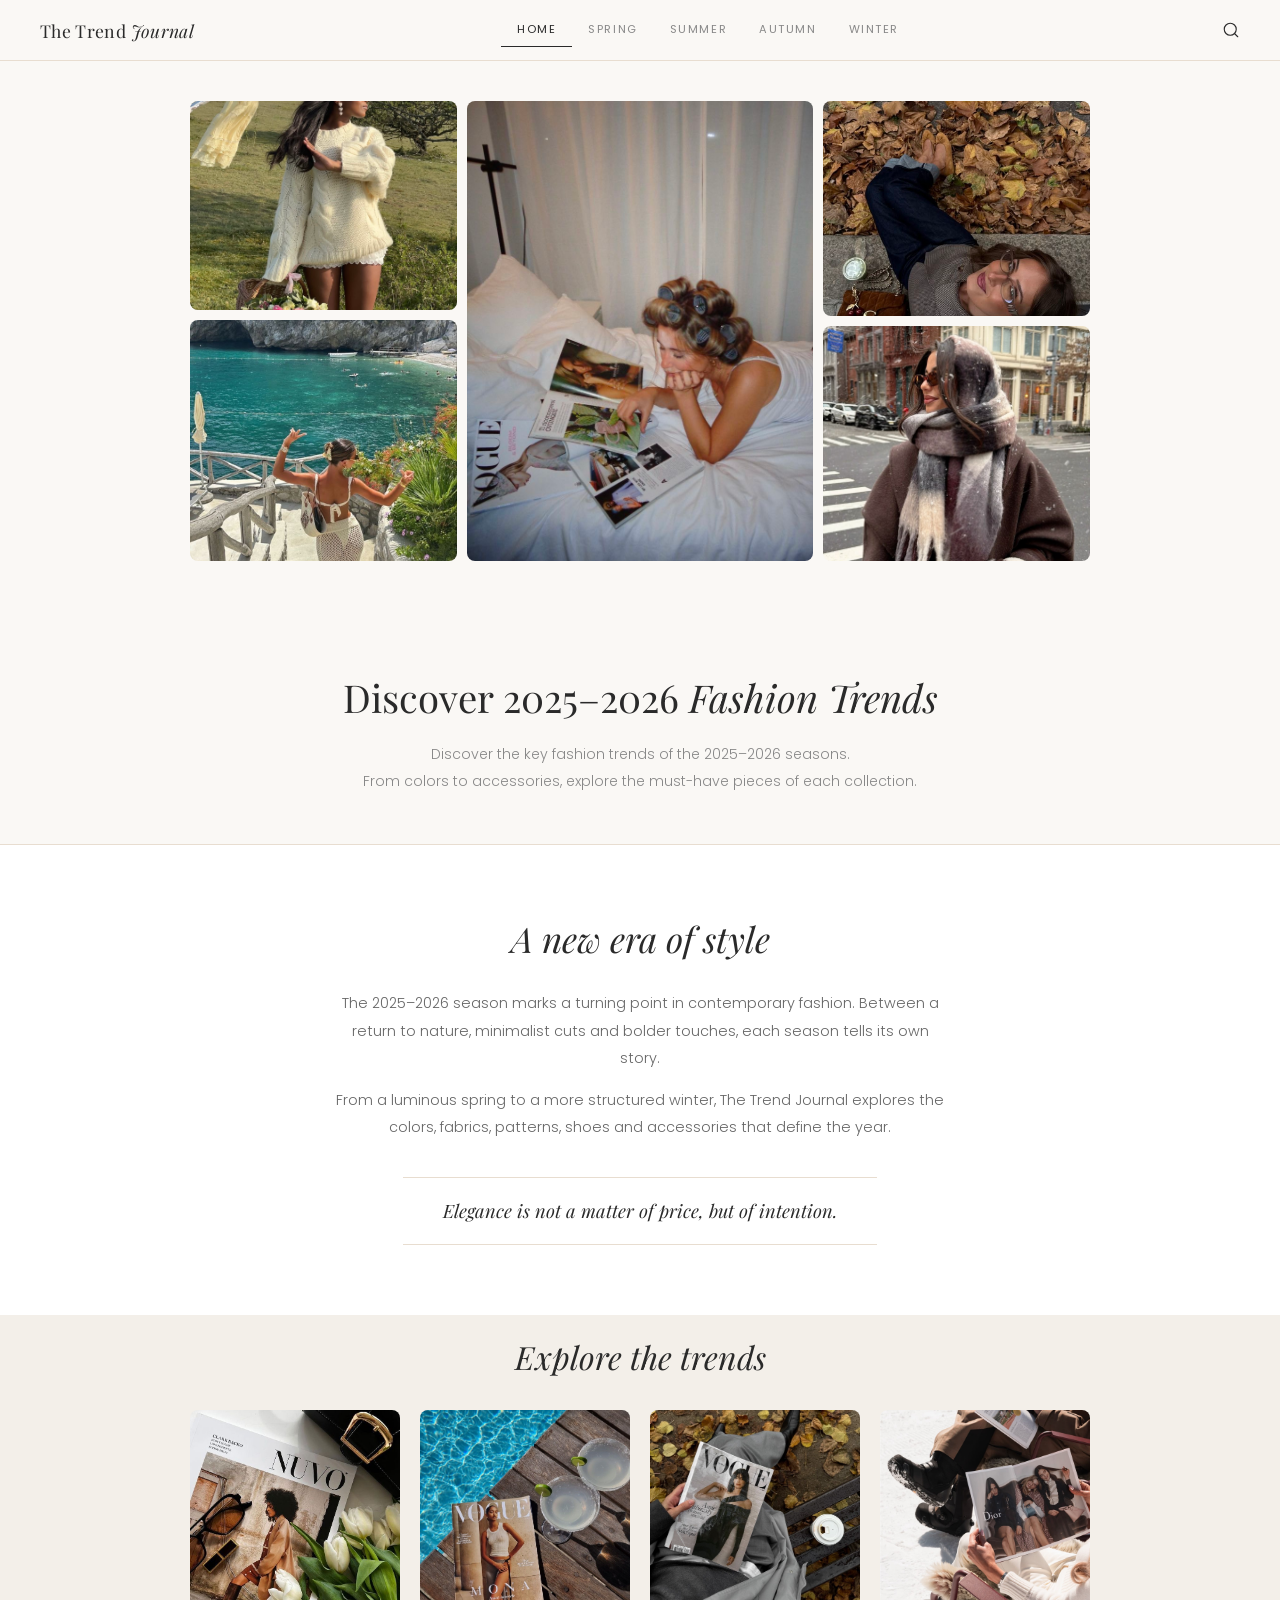
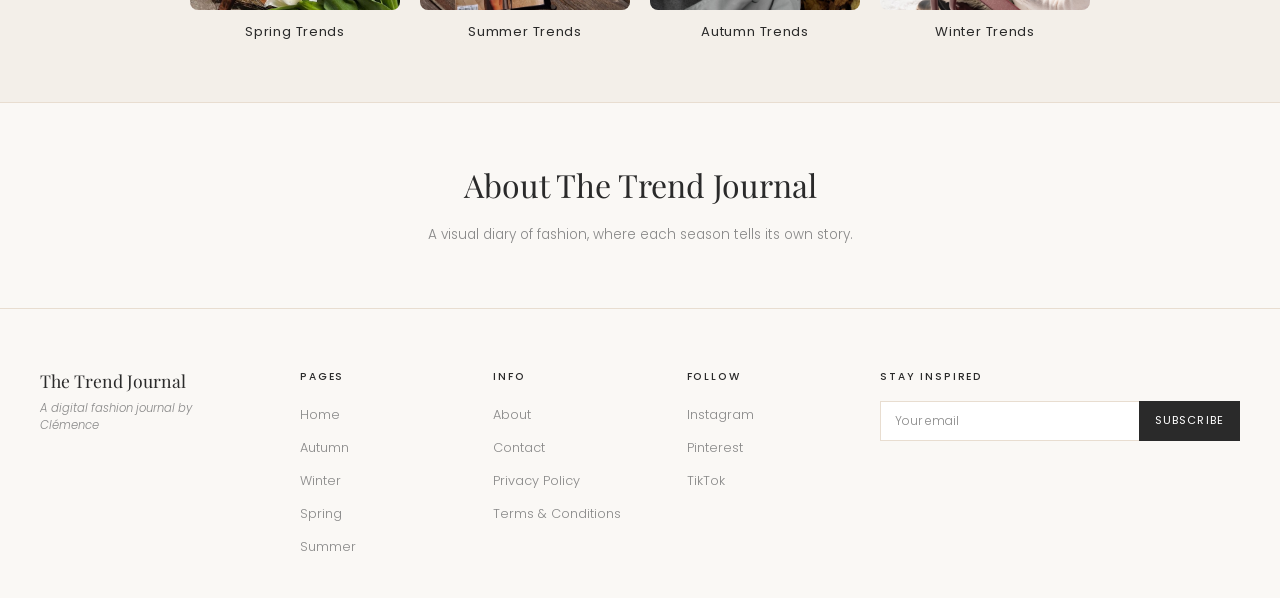
==== index.html @ e370c185 "Add files via upload" ====
<!DOCTYPE html>
<html lang="en">
<head>
  <meta charset="UTF-8" />
  <meta name="viewport" content="width=device-width, initial-scale=1.0" />
  <title>The Trend Journal — 2025·2026</title>
  <link rel="stylesheet" href="style.css" />
  <link href="https://fonts.googleapis.com/css2?family=Playfair+Display:ital,wght@0,400;0,600;0,700;1,400;1,600&family=Poppins:wght@300;400;500&display=swap" rel="stylesheet" />
</head>
<body class="home-page">

  <!-- ========== HEADER ========== -->
  <header class="site-header">
    <div class="site-header-inner">
      <a href="index.html" class="site-logo">The Trend <em>Journal</em></a>
      <nav>
        <ul class="nav-links">
          <li><a href="index.html" class="active">Home</a></li>
          <li><a href="spring.html">Spring</a></li>
          <li><a href="summer.html">Summer</a></li>
          <li><a href="autumn.html">Autumn</a></li>
          <li><a href="winter.html">Winter</a></li>
        </ul>
      </nav>
      <span class="search-icon" aria-hidden="true">
        <svg width="18" height="18" viewBox="0 0 24 24" fill="none" stroke="currentColor" stroke-width="1.5" stroke-linecap="round" stroke-linejoin="round">
          <circle cx="11" cy="11" r="8"/><line x1="21" y1="21" x2="16.65" y2="16.65"/>
        </svg>
      </span>
    </div>
  </header>

  <main>

    <!-- ========== MOODBOARD ========== -->
    <section class="section-moodboard">
      <div class="moodboard-grid">
        <div class="col-side col-left">
          <div class="mb-item"><img src="images/style1.JPG" alt="Style 1" /></div>
          <div class="mb-item"><img src="images/style2.JPG" alt="Style 2" /></div>
        </div>
        <div class="col-center">
          <div class="mb-item mb-center"><img src="images/lookcentral.JPG" alt="Look central" /></div>
        </div>
        <div class="col-side col-right">
          <div class="mb-item"><img src="images/style3.JPG" alt="Style 3" /></div>
          <div class="mb-item"><img src="images/style4.JPG" alt="Style 4" /></div>
        </div>
      </div>
    </section>

    <!-- ========== INTRODUCTION ========== -->
    <section class="section-intro">
      <h2 class="intro-title">Discover 2025–2026 <em>Fashion Trends</em></h2>
      <p class="intro-text">
        Discover the key fashion trends of the 2025–2026 seasons.<br />
        From colors to accessories, explore the must-have pieces of each collection.
      </p>
    </section>

    <!-- ========== ÈRE DE STYLE ========== -->
    <section class="section-era">
      <h2 class="era-title">A new era of style</h2>
      <div class="era-body">
        <p>The 2025–2026 season marks a turning point in contemporary fashion. Between a return to nature, minimalist cuts and bolder touches, each season tells its own story.</p>
        <p>From a luminous spring to a more structured winter, The Trend Journal explores the colors, fabrics, patterns, shoes and accessories that define the year.</p>
      </div>
      <blockquote class="era-quote">
        Elegance is not a matter of price, but of intention.
      </blockquote>
    </section>

    <!-- ========== APERÇU SAISONS ========== -->
    <section class="section-seasons">
      <h2 class="seasons-title">Explore the trends</h2>
      <div class="seasons-grid">
        <a href="spring.html" class="season-card">
          <div class="season-img"><img src="images/spring.JPG" alt="Spring" /></div>
          <p class="season-label">Spring Trends</p>
        </a>
        <a href="summer.html" class="season-card">
          <div class="season-img"><img src="images/summer.JPG" alt="Summer" /></div>
          <p class="season-label">Summer Trends</p>
        </a>
        <a href="autumn.html" class="season-card">
          <div class="season-img"><img src="images/autumn.JPG" alt="Autumn" /></div>
          <p class="season-label">Autumn Trends</p>
        </a>
        <a href="winter.html" class="season-card">
          <div class="season-img"><img src="images/winter.JPG" alt="Winter" /></div>
          <p class="season-label">Winter Trends</p>
        </a>
      </div>
    </section>

    <!-- ========== ABOUT ========== -->
    <section class="section-about">
      <h2 class="about-title">About The Trend Journal</h2>
      <p class="about-text">A visual diary of fashion, where each season tells its own story.</p>
    </section>

  </main>

  <!-- ========== FOOTER COMMUN ========== -->
  <footer class="site-footer">
    <div class="site-footer-inner">
      <div class="footer-logo-col">
        <p class="footer-brand">The Trend Journal</p>
        <p class="footer-tagline">A digital fashion journal by Clémence</p>
      </div>
      <div class="footer-cols">
        <div class="footer-col">
          <p class="footer-col-title">Pages</p>
          <ul>
            <li><a href="index.html">Home</a></li>
            <li><a href="autumn.html">Autumn</a></li>
            <li><a href="winter.html">Winter</a></li>
            <li><a href="spring.html">Spring</a></li>
            <li><a href="summer.html">Summer</a></li>
          </ul>
        </div>
        <div class="footer-col">
          <p class="footer-col-title">Info</p>
          <ul>
            <li><a href="about.html">About</a></li>
            <li><a href="#">Contact</a></li>
            <li><a href="#">Privacy Policy</a></li>
            <li><a href="#">Terms &amp; Conditions</a></li>
          </ul>
        </div>
        <div class="footer-col">
          <p class="footer-col-title">Follow</p>
          <ul>
            <li><a href="#">Instagram</a></li>
            <li><a href="#">Pinterest</a></li>
            <li><a href="#">TikTok</a></li>
          </ul>
        </div>
        <div class="footer-col">
          <p class="footer-col-title">Stay Inspired</p>
          <div class="subscribe-row">
            <input type="email" placeholder="Your email" class="subscribe-input" />
            <button class="subscribe-btn">Subscribe</button>
          </div>
        </div>
      </div>
    </div>
  </footer>

</body>
</html>
---- style.css ----
/* ============================================================
   THE TREND JOURNAL — style.css
   ============================================================
   SOMMAIRE
   1. GLOBAL           — reset, variables, base
   2. HEADER           — navigation commune
   3. FOOTER           — footer commun
   4. HOME PAGE ONLY   — styles spécifiques à index.html
   5. AUTUMN PAGE ONLY — styles spécifiques à autumn.html
   6. WINTER PAGE ONLY — styles spécifiques à winter.html
   7. SPRING PAGE ONLY — styles spécifiques à spring.html
   8. SUMMER PAGE ONLY — styles spécifiques à summer.html
   9. RESPONSIVE       — media queries
   ============================================================ */

@import url('https://fonts.googleapis.com/css2?family=Playfair+Display:ital,wght@0,400;0,600;0,700;1,400;1,600&family=Poppins:wght@300;400;500&display=swap');


/* ============================================================
   1. GLOBAL
   ============================================================ */

:root {
  --bg:        #F3EFE9;
  --white:     #FFFFFF;
  --off-white: #FAF8F5;
  --beige:     #E8DDD0;
  --dark:      #2A2A2A;
  --grey:      #888888;
  --font-display: 'Playfair Display', Georgia, serif;
  --font-body:    'Poppins', sans-serif;
  --radius: 8px;
}

*, *::before, *::after {
  margin: 0;
  padding: 0;
  box-sizing: border-box;
}

body {
  background-color: var(--bg);
  color: var(--dark);
  font-family: var(--font-body);
  font-weight: 300;
}

img {
  display: block;
  width: 100%;
  height: 100%;
  object-fit: cover;
}

a  { text-decoration: none; color: inherit; }
ul { list-style: none; }


/* ============================================================
   2. HEADER  (commun à toutes les pages)
   ============================================================ */

.site-header {
  background-color: var(--off-white);
  border-bottom: 1px solid var(--beige);
  padding: 0 40px;
  position: sticky;
  top: 0;
  z-index: 100;
}

.site-header-inner {
  display: flex;
  align-items: center;
  justify-content: space-between;
  height: 60px;
  max-width: 1200px;
  margin: 0 auto;
}

.site-logo {
  font-family: var(--font-display);
  font-size: 1.1rem;
  font-weight: 400;
  color: var(--dark);
  letter-spacing: 0.02em;
  white-space: nowrap;
}

.site-logo em {
  font-style: italic;
  font-weight: 400;
}

.nav-links {
  display: flex;
  list-style: none;
  gap: 0;
}

.nav-links li a {
  display: inline-block;
  padding: 8px 16px;
  font-family: var(--font-body);
  font-size: 0.7rem;
  font-weight: 400;
  letter-spacing: 0.14em;
  text-transform: uppercase;
  color: var(--grey);
  transition: color 0.2s;
}

.nav-links li a:hover  { color: var(--dark); }

.nav-links li a.active {
  color: var(--dark);
  border-bottom: 1.5px solid var(--dark);
}

.search-icon {
  color: var(--dark);
  cursor: default;
  display: flex;
  align-items: center;
}


/* ============================================================
   3. FOOTER  (commun à toutes les pages)
   ============================================================ */

.site-footer {
  background-color: var(--off-white);
  border-top: 1px solid var(--beige);
  padding: 60px 40px 40px;
}

.site-footer-inner {
  display: grid;
  grid-template-columns: 200px 1fr;
  gap: 60px;
  max-width: 1200px;
  margin: 0 auto;
}

.footer-brand {
  font-family: var(--font-display);
  font-size: 1.1rem;
  font-weight: 400;
  color: var(--dark);
  margin-bottom: 8px;
}

.footer-tagline {
  font-family: var(--font-body);
  font-size: 0.72rem;
  font-weight: 300;
  font-style: italic;
  color: var(--grey);
}

.footer-cols {
  display: grid;
  grid-template-columns: repeat(4, 1fr);
  gap: 30px;
}

.footer-col-title {
  font-family: var(--font-body);
  font-size: 0.65rem;
  font-weight: 500;
  letter-spacing: 0.18em;
  text-transform: uppercase;
  color: var(--dark);
  margin-bottom: 16px;
}

.footer-col ul {
  display: flex;
  flex-direction: column;
  gap: 8px;
}

.footer-col ul li a {
  font-family: var(--font-body);
  font-size: 0.8rem;
  font-weight: 300;
  color: var(--grey);
  transition: color 0.2s;
}

.footer-col ul li a:hover { color: var(--dark); }

.subscribe-row { display: flex; }

.subscribe-input {
  flex: 1;
  padding: 10px 14px;
  border: 1px solid var(--beige);
  border-right: none;
  background: var(--white);
  font-family: var(--font-body);
  font-size: 0.75rem;
  font-weight: 300;
  color: var(--dark);
  outline: none;
}

.subscribe-input::placeholder { color: var(--grey); }

.subscribe-btn {
  padding: 10px 16px;
  background: var(--dark);
  color: #fff;
  border: none;
  font-family: var(--font-body);
  font-size: 0.7rem;
  font-weight: 400;
  letter-spacing: 0.1em;
  text-transform: uppercase;
  cursor: pointer;
  transition: opacity 0.2s;
}

.subscribe-btn:hover { opacity: 0.75; }


/* ============================================================
   4. HOME PAGE ONLY   (body.home-page)
   ============================================================ */

.home-page .section-moodboard {
  background-color: var(--off-white);
  padding: 40px 40px 50px;
}

.home-page .moodboard-grid {
  display: flex;
  gap: 10px;
  align-items: stretch;
  max-width: 900px;
  margin: 0 auto;
}

.home-page .col-side {
  display: flex;
  flex-direction: column;
  gap: 10px;
  flex: 1;
  height: 460px;
}

.home-page .col-center { flex: 1.3; }

.home-page .mb-item {
  overflow: hidden;
  border-radius: var(--radius);
  flex-grow: 1;
}

.home-page .mb-center {
  height: 460px;
  border-radius: var(--radius);
  overflow: hidden;
}

.home-page .mb-item img,
.home-page .mb-center img {
  transition: transform 0.5s ease;
}

.home-page .mb-item:hover img,
.home-page .mb-center:hover img {
  transform: scale(1.04);
}

.home-page .section-intro {
  text-align: center;
  padding: 60px 30px 50px;
  background-color: var(--off-white);
}

.home-page .intro-title {
  font-family: var(--font-display);
  font-size: clamp(1.5rem, 3vw, 2.4rem);
  font-weight: 400;
  color: var(--dark);
  margin-bottom: 18px;
}

.home-page .intro-title em {
  font-style: italic;
  font-weight: 300;
}

.home-page .intro-text {
  font-family: var(--font-body);
  font-size: 0.88rem;
  font-weight: 300;
  color: var(--grey);
  line-height: 1.9;
}

.home-page .section-era {
  background-color: var(--white);
  padding: 70px 30px;
  text-align: center;
  border-top: 1px solid var(--beige);
}

.home-page .era-title {
  font-family: var(--font-display);
  font-size: clamp(1.5rem, 3vw, 2.2rem);
  font-weight: 400;
  font-style: italic;
  color: var(--dark);
  margin-bottom: 28px;
}

.home-page .era-body {
  max-width: 620px;
  margin: 0 auto 36px;
}

.home-page .era-body p {
  font-family: var(--font-body);
  font-size: 0.9rem;
  font-weight: 300;
  color: #666;
  line-height: 1.9;
  margin-bottom: 14px;
}

.home-page .era-quote {
  display: inline-block;
  font-family: var(--font-display);
  font-size: clamp(0.95rem, 1.8vw, 1.15rem);
  font-style: italic;
  font-weight: 300;
  color: var(--dark);
  border-top: 1px solid var(--beige);
  border-bottom: 1px solid var(--beige);
  padding: 18px 40px;
  max-width: 520px;
  line-height: 1.6;
}

.home-page .section-seasons {
  background-color: var(--bg);
  padding: 20px 40px 60px;
}

.home-page .seasons-title {
  font-family: var(--font-display);
  font-size: clamp(1.4rem, 2.5vw, 2rem);
  font-weight: 400;
  font-style: italic;
  color: var(--dark);
  text-align: center;
  margin-bottom: 32px;
}

.home-page .seasons-grid {
  display: flex;
  gap: 20px;
  max-width: 900px;
  margin: 0 auto;
}

.home-page .season-card {
  flex: 1;
  display: flex;
  flex-direction: column;
  align-items: center;
  gap: 12px;
  cursor: pointer;
}

.home-page .season-img {
  width: 100%;
  height: 200px;
  overflow: hidden;
  border-radius: var(--radius);
}

.home-page .season-img img { transition: transform 0.5s ease; }

.home-page .season-card:hover .season-img img { transform: scale(1.05); }

.home-page .season-label {
  font-family: var(--font-body);
  font-size: 0.82rem;
  font-weight: 400;
  letter-spacing: 0.05em;
  color: var(--dark);
  text-align: center;
}

.home-page .section-about {
  background-color: var(--off-white);
  text-align: center;
  padding: 60px 30px;
  border-top: 1px solid var(--beige);
}

.home-page .about-title {
  font-family: var(--font-display);
  font-size: clamp(1.4rem, 2.5vw, 2rem);
  font-weight: 400;
  color: var(--dark);
  margin-bottom: 16px;
}

.home-page .about-text {
  font-family: var(--font-body);
  font-size: 0.85rem;
  font-weight: 300;
  color: var(--grey);
  line-height: 1.9;
}


/* ============================================================
   5. AUTUMN PAGE ONLY   (body.autumn-page)
   ============================================================ */

.autumn-page .autumn-hero { padding: 40px 40px 0; }

.autumn-page .autumn-hero-img {
  position: relative;
  width: 100%;
  height: 480px;
  border-radius: 10px;
  overflow: hidden;
  max-width: 1200px;
  margin: 0 auto;
}

.autumn-page .autumn-hero-img img {
  width: 100%;
  height: 100%;
  object-fit: cover;
  display: block;
}

.autumn-page .autumn-hero-overlay {
  position: absolute;
  inset: 0;
  background: linear-gradient(to top, rgba(0,0,0,0.55) 0%, rgba(0,0,0,0.15) 50%, transparent 100%);
  display: flex;
  flex-direction: column;
  align-items: center;
  justify-content: center;
  text-align: center;
  padding: 40px;
}

.autumn-page .autumn-hero-title {
  font-family: var(--font-display);
  font-size: clamp(60px, 10vw, 110px);
  font-weight: 700;
  letter-spacing: 0.06em;
  color: #fff;
  line-height: 1;
  margin-bottom: 14px;
}

.autumn-page .autumn-hero-year {
  font-family: var(--font-body);
  font-size: clamp(0.9rem, 2vw, 1.2rem);
  font-weight: 300;
  letter-spacing: 0.35em;
  color: #fff;
  margin-bottom: 16px;
}

.autumn-page .autumn-hero-desc {
  font-family: var(--font-display);
  font-size: clamp(0.95rem, 1.6vw, 1.1rem);
  font-style: italic;
  color: rgba(255,255,255,0.9);
  line-height: 1.7;
}

.autumn-page .trend-section {
  padding: 100px 40px;
  max-width: 1200px;
  margin: 0 auto;
  border-bottom: 1px solid var(--beige);
}

.autumn-page .trend-layout {
  display: grid;
  grid-template-columns: 340px 1fr;
  gap: 60px;
  align-items: start;
}

.autumn-page .trend-text-col { padding-top: 10px; }

.autumn-page .trend-number {
  font-family: var(--font-body);
  font-size: 0.75rem;
  font-weight: 300;
  color: var(--grey);
  letter-spacing: 0.1em;
  display: block;
  margin-bottom: 18px;
}

.autumn-page .trend-title {
  font-family: var(--font-display);
  font-size: clamp(32px, 4vw, 52px);
  font-weight: 700;
  color: var(--dark);
  line-height: 1.05;
  text-transform: uppercase;
  margin-bottom: 20px;
}

.autumn-page .trend-divider {
  width: 40px;
  height: 1.5px;
  background-color: var(--dark);
  margin-bottom: 22px;
}

.autumn-page .trend-desc {
  font-family: var(--font-body);
  font-size: 0.9rem;
  font-weight: 300;
  color: #555;
  line-height: 1.8;
  margin-bottom: 28px;
}

.autumn-page .trend-link {
  font-family: var(--font-body);
  font-size: 0.7rem;
  font-weight: 400;
  letter-spacing: 0.14em;
  text-transform: uppercase;
  color: var(--dark);
  border-bottom: 1px solid var(--dark);
  padding-bottom: 2px;
  transition: opacity 0.2s;
}

.autumn-page .trend-link:hover { opacity: 0.5; }

.autumn-page .trend-grid {
  display: grid;
  grid-template-columns: 1fr 1fr;
  gap: 10px;
}

.autumn-page .tg-img {
  border-radius: 6px;
  overflow: hidden;
  aspect-ratio: 3/4;
}

.autumn-page .tg-img img {
  width: 100%;
  height: 100%;
  object-fit: cover;
  display: block;
  transition: transform 0.5s ease;
}

.autumn-page .tg-img:hover img { transform: scale(1.04); }

.autumn-page .palette-row {
  display: flex;
  flex-direction: column;
  gap: 10px;
}

.autumn-page .palette-swatches { display: flex; gap: 8px; }

.autumn-page .palette-main .palette-swatch {
  height: 140px;
  flex: 1;
  border-radius: 4px;
}

.autumn-page .palette-secondary .palette-swatch {
  height: 80px;
  flex: 1;
  border-radius: 4px;
}


/* ============================================================
   6. WINTER PAGE ONLY   (body.winter-page)
   ============================================================ */

.winter-page .winter-hero { padding: 40px 40px 0; }

.winter-page .winter-hero-img {
  position: relative;
  width: 100%;
  height: 480px;
  border-radius: 10px;
  overflow: hidden;
  max-width: 1200px;
  margin: 0 auto;
}

.winter-page .winter-hero-img img {
  width: 100%;
  height: 100%;
  object-fit: cover;
  display: block;
}

.winter-page .winter-hero-overlay {
  position: absolute;
  inset: 0;
  background: linear-gradient(to top, rgba(0,0,0,0.55) 0%, rgba(0,0,0,0.15) 50%, transparent 100%);
  display: flex;
  flex-direction: column;
  align-items: center;
  justify-content: center;
  text-align: center;
  padding: 40px;
}

.winter-page .winter-hero-title {
  font-family: var(--font-display);
  font-size: clamp(60px, 10vw, 110px);
  font-weight: 700;
  letter-spacing: 0.06em;
  color: #fff;
  line-height: 1;
  margin-bottom: 14px;
}

.winter-page .winter-hero-year {
  font-family: var(--font-body);
  font-size: clamp(0.9rem, 2vw, 1.2rem);
  font-weight: 300;
  letter-spacing: 0.35em;
  color: #fff;
  margin-bottom: 16px;
}

.winter-page .winter-hero-desc {
  font-family: var(--font-display);
  font-size: clamp(0.95rem, 1.6vw, 1.1rem);
  font-style: italic;
  color: rgba(255,255,255,0.9);
  line-height: 1.7;
}

.winter-page .trend-section {
  padding: 100px 40px;
  max-width: 1200px;
  margin: 0 auto;
  border-bottom: 1px solid var(--beige);
}

.winter-page .trend-layout {
  display: grid;
  grid-template-columns: 340px 1fr;
  gap: 60px;
  align-items: start;
}

.winter-page .trend-text-col { padding-top: 10px; }

.winter-page .trend-number {
  font-family: var(--font-body);
  font-size: 0.75rem;
  font-weight: 300;
  color: var(--grey);
  letter-spacing: 0.1em;
  display: block;
  margin-bottom: 18px;
}

.winter-page .trend-title {
  font-family: var(--font-display);
  font-size: clamp(32px, 4vw, 52px);
  font-weight: 700;
  color: var(--dark);
  line-height: 1.05;
  text-transform: uppercase;
  margin-bottom: 20px;
}

.winter-page .trend-divider {
  width: 40px;
  height: 1.5px;
  background-color: var(--dark);
  margin-bottom: 22px;
}

.winter-page .trend-desc {
  font-family: var(--font-body);
  font-size: 0.9rem;
  font-weight: 300;
  color: #555;
  line-height: 1.8;
  margin-bottom: 28px;
}

.winter-page .trend-link {
  font-family: var(--font-body);
  font-size: 0.7rem;
  font-weight: 400;
  letter-spacing: 0.14em;
  text-transform: uppercase;
  color: var(--dark);
  border-bottom: 1px solid var(--dark);
  padding-bottom: 2px;
  transition: opacity 0.2s;
}

.winter-page .trend-link:hover { opacity: 0.5; }

.winter-page .trend-grid {
  display: grid;
  grid-template-columns: 1fr 1fr;
  gap: 10px;
}

.winter-page .tg-img {
  border-radius: 6px;
  overflow: hidden;
  aspect-ratio: 3/4;
}

.winter-page .tg-img img {
  width: 100%;
  height: 100%;
  object-fit: cover;
  display: block;
  transition: transform 0.5s ease;
}

.winter-page .tg-img:hover img { transform: scale(1.04); }

.winter-page .palette-row {
  display: flex;
  flex-direction: column;
  gap: 10px;
}

.winter-page .palette-swatches { display: flex; gap: 8px; }

.winter-page .palette-main .palette-swatch {
  height: 140px;
  flex: 1;
  border-radius: 4px;
}

.winter-page .palette-secondary .palette-swatch {
  height: 80px;
  flex: 1;
  border-radius: 4px;
}


/* ============================================================
   7. SPRING PAGE ONLY   (body.spring-page)
   ============================================================ */

.spring-page .spring-hero { padding: 40px 40px 0; }

.spring-page .spring-hero-img {
  position: relative;
  width: 100%;
  height: 480px;
  border-radius: 10px;
  overflow: hidden;
  max-width: 1200px;
  margin: 0 auto;
}

.spring-page .spring-hero-img img {
  width: 100%;
  height: 100%;
  object-fit: cover;
  display: block;
}

.spring-page .spring-hero-overlay {
  position: absolute;
  inset: 0;
  background: linear-gradient(to top, rgba(0,0,0,0.45) 0%, rgba(0,0,0,0.1) 50%, transparent 100%);
  display: flex;
  flex-direction: column;
  align-items: center;
  justify-content: center;
  text-align: center;
  padding: 40px;
}

.spring-page .spring-hero-title {
  font-family: var(--font-display);
  font-size: clamp(60px, 10vw, 110px);
  font-weight: 700;
  letter-spacing: 0.06em;
  color: #fff;
  line-height: 1;
  margin-bottom: 14px;
}

.spring-page .spring-hero-year {
  font-family: var(--font-body);
  font-size: clamp(0.9rem, 2vw, 1.2rem);
  font-weight: 300;
  letter-spacing: 0.35em;
  color: #fff;
  margin-bottom: 16px;
}

.spring-page .spring-hero-desc {
  font-family: var(--font-display);
  font-size: clamp(0.95rem, 1.6vw, 1.1rem);
  font-style: italic;
  color: rgba(255,255,255,0.9);
  line-height: 1.7;
}

.spring-page .trend-section {
  padding: 100px 40px;
  max-width: 1200px;
  margin: 0 auto;
  border-bottom: 1px solid var(--beige);
}

.spring-page .trend-layout {
  display: grid;
  grid-template-columns: 340px 1fr;
  gap: 60px;
  align-items: start;
}

.spring-page .trend-text-col { padding-top: 10px; }

.spring-page .trend-number {
  font-family: var(--font-body);
  font-size: 0.75rem;
  font-weight: 300;
  color: var(--grey);
  letter-spacing: 0.1em;
  display: block;
  margin-bottom: 18px;
}

.spring-page .trend-title {
  font-family: var(--font-display);
  font-size: clamp(32px, 4vw, 52px);
  font-weight: 700;
  color: var(--dark);
  line-height: 1.05;
  text-transform: uppercase;
  margin-bottom: 20px;
}

.spring-page .trend-divider {
  width: 40px;
  height: 1.5px;
  background-color: var(--dark);
  margin-bottom: 22px;
}

.spring-page .trend-desc {
  font-family: var(--font-body);
  font-size: 0.9rem;
  font-weight: 300;
  color: #555;
  line-height: 1.8;
  margin-bottom: 28px;
}

.spring-page .trend-link {
  font-family: var(--font-body);
  font-size: 0.7rem;
  font-weight: 400;
  letter-spacing: 0.14em;
  text-transform: uppercase;
  color: var(--dark);
  border-bottom: 1px solid var(--dark);
  padding-bottom: 2px;
  transition: opacity 0.2s;
}

.spring-page .trend-link:hover { opacity: 0.5; }

.spring-page .trend-grid {
  display: grid;
  grid-template-columns: 1fr 1fr;
  gap: 10px;
}

.spring-page .tg-img {
  border-radius: 6px;
  overflow: hidden;
  aspect-ratio: 3/4;
}

.spring-page .tg-img--empty {
  border-radius: 6px;
  aspect-ratio: 3/4;
  background-color: transparent;
}

.spring-page .tg-img img {
  width: 100%;
  height: 100%;
  object-fit: cover;
  display: block;
  transition: transform 0.5s ease;
}

.spring-page .tg-img:hover img { transform: scale(1.04); }

.spring-page .palette-row {
  display: flex;
  flex-direction: column;
  gap: 10px;
}

.spring-page .palette-swatches { display: flex; gap: 8px; }

.spring-page .palette-main .palette-swatch {
  height: 140px;
  flex: 1;
  border-radius: 4px;
}

.spring-page .palette-secondary .palette-swatch {
  height: 80px;
  flex: 1;
  border-radius: 4px;
}


/* ============================================================
   8. SUMMER PAGE ONLY   (body.summer-page)
   ============================================================ */

.summer-page .summer-hero { padding: 40px 40px 0; }

.summer-page .summer-hero-img {
  position: relative;
  width: 100%;
  height: 480px;
  border-radius: 10px;
  overflow: hidden;
  max-width: 1200px;
  margin: 0 auto;
}

.summer-page .summer-hero-img img {
  width: 100%;
  height: 100%;
  object-fit: cover;
  display: block;
}

.summer-page .summer-hero-overlay {
  position: absolute;
  inset: 0;
  background: linear-gradient(to top, rgba(0,0,0,0.50) 0%, rgba(0,0,0,0.12) 50%, transparent 100%);
  display: flex;
  flex-direction: column;
  align-items: center;
  justify-content: center;
  text-align: center;
  padding: 40px;
}

.summer-page .summer-hero-title {
  font-family: var(--font-display);
  font-size: clamp(60px, 10vw, 110px);
  font-weight: 700;
  letter-spacing: 0.06em;
  color: #fff;
  line-height: 1;
  margin-bottom: 14px;
}

.summer-page .summer-hero-year {
  font-family: var(--font-body);
  font-size: clamp(0.9rem, 2vw, 1.2rem);
  font-weight: 300;
  letter-spacing: 0.35em;
  color: #fff;
  margin-bottom: 16px;
}

.summer-page .summer-hero-desc {
  font-family: var(--font-display);
  font-size: clamp(0.95rem, 1.6vw, 1.1rem);
  font-style: italic;
  color: rgba(255,255,255,0.9);
  line-height: 1.7;
}

.summer-page .trend-section {
  padding: 100px 40px;
  max-width: 1200px;
  margin: 0 auto;
  border-bottom: 1px solid var(--beige);
}

.summer-page .trend-layout {
  display: grid;
  grid-template-columns: 340px 1fr;
  gap: 60px;
  align-items: start;
}

.summer-page .trend-text-col { padding-top: 10px; }

.summer-page .trend-number {
  font-family: var(--font-body);
  font-size: 0.75rem;
  font-weight: 300;
  color: var(--grey);
  letter-spacing: 0.1em;
  display: block;
  margin-bottom: 18px;
}

.summer-page .trend-title {
  font-family: var(--font-display);
  font-size: clamp(32px, 4vw, 52px);
  font-weight: 700;
  color: var(--dark);
  line-height: 1.05;
  text-transform: uppercase;
  margin-bottom: 20px;
}

.summer-page .trend-divider {
  width: 40px;
  height: 1.5px;
  background-color: var(--dark);
  margin-bottom: 22px;
}

.summer-page .trend-desc {
  font-family: var(--font-body);
  font-size: 0.9rem;
  font-weight: 300;
  color: #555;
  line-height: 1.8;
  margin-bottom: 28px;
}

.summer-page .trend-link {
  font-family: var(--font-body);
  font-size: 0.7rem;
  font-weight: 400;
  letter-spacing: 0.14em;
  text-transform: uppercase;
  color: var(--dark);
  border-bottom: 1px solid var(--dark);
  padding-bottom: 2px;
  transition: opacity 0.2s;
}

.summer-page .trend-link:hover { opacity: 0.5; }

.summer-page .trend-grid {
  display: grid;
  grid-template-columns: 1fr 1fr;
  gap: 10px;
}

.summer-page .tg-img {
  border-radius: 6px;
  overflow: hidden;
  aspect-ratio: 3/4;
}

.summer-page .tg-img--empty {
  border-radius: 6px;
  aspect-ratio: 3/4;
  background-color: transparent;
}

.summer-page .tg-img img {
  width: 100%;
  height: 100%;
  object-fit: cover;
  display: block;
  transition: transform 0.5s ease;
}

.summer-page .tg-img:hover img { transform: scale(1.04); }

.summer-page .trend-title--long {
  font-size: clamp(24px, 2.8vw, 38px);
}

.summer-page .palette-row {
  display: flex;
  flex-direction: column;
  gap: 10px;
}

.summer-page .palette-swatches { display: flex; gap: 8px; }

.summer-page .palette-main .palette-swatch {
  height: 140px;
  flex: 1;
  border-radius: 4px;
}

.summer-page .palette-secondary .palette-swatch {
  height: 80px;
  flex: 1;
  border-radius: 4px;
}


/* ============================================================
   9. RESPONSIVE
   ============================================================ */

@media (max-width: 768px) {

  /* Header */
  .site-header { padding: 0 20px; }
  .nav-links { flex-wrap: wrap; justify-content: center; }
  .nav-links li a { padding: 6px 10px; font-size: 0.65rem; }

  /* Footer */
  .site-footer { padding: 40px 20px; }
  .site-footer-inner { grid-template-columns: 1fr; gap: 30px; }
  .footer-cols { grid-template-columns: 1fr 1fr; gap: 24px; }

  /* HOME */
  .home-page .section-moodboard { padding: 24px 16px 30px; }
  .home-page .moodboard-grid    { flex-direction: column; gap: 8px; }
  .home-page .col-side          { flex-direction: row; height: auto; }
  .home-page .col-side .mb-item { height: 140px; }
  .home-page .mb-center         { height: 280px; }
  .home-page .seasons-grid      { flex-wrap: wrap; gap: 14px; }
  .home-page .season-card       { flex: 1 1 calc(50% - 7px); }
  .home-page .season-img        { height: 150px; }
  .home-page .section-seasons   { padding: 20px 16px 40px; }
  .home-page .section-intro     { padding: 40px 20px; }
  .home-page .section-about     { padding: 40px 20px; }

  /* AUTUMN */
  .autumn-page .autumn-hero     { padding: 20px 16px 0; }
  .autumn-page .autumn-hero-img { height: 320px; border-radius: 8px; }
  .autumn-page .trend-section   { padding: 60px 16px; }
  .autumn-page .trend-layout    { grid-template-columns: 1fr; gap: 36px; }
  .autumn-page .trend-grid      { grid-template-columns: 1fr; }
  .autumn-page .tg-img          { aspect-ratio: 4/3; }
  .autumn-page .palette-main .palette-swatch      { height: 90px; }
  .autumn-page .palette-secondary .palette-swatch { height: 60px; }

  /* WINTER */
  .winter-page .winter-hero     { padding: 20px 16px 0; }
  .winter-page .winter-hero-img { height: 320px; border-radius: 8px; }
  .winter-page .trend-section   { padding: 60px 16px; }
  .winter-page .trend-layout    { grid-template-columns: 1fr; gap: 36px; }
  .winter-page .trend-grid      { grid-template-columns: 1fr; }
  .winter-page .tg-img          { aspect-ratio: 4/3; }
  .winter-page .palette-main .palette-swatch      { height: 90px; }
  .winter-page .palette-secondary .palette-swatch { height: 60px; }

  /* SPRING */
  .spring-page .spring-hero     { padding: 20px 16px 0; }
  .spring-page .spring-hero-img { height: 320px; border-radius: 8px; }
  .spring-page .trend-section   { padding: 60px 16px; }
  .spring-page .trend-layout    { grid-template-columns: 1fr; gap: 36px; }
  .spring-page .trend-grid      { grid-template-columns: 1fr; }
  .spring-page .tg-img          { aspect-ratio: 4/3; }
  .spring-page .palette-main .palette-swatch      { height: 90px; }
  .spring-page .palette-secondary .palette-swatch { height: 60px; }

  /* SUMMER */
  .summer-page .summer-hero     { padding: 20px 16px 0; }
  .summer-page .summer-hero-img { height: 320px; border-radius: 8px; }
  .summer-page .trend-section   { padding: 60px 16px; }
  .summer-page .trend-layout    { grid-template-columns: 1fr; gap: 36px; }
  .summer-page .trend-grid      { grid-template-columns: 1fr; }
  .summer-page .tg-img          { aspect-ratio: 4/3; }
  .summer-page .palette-main .palette-swatch      { height: 90px; }
  .summer-page .palette-secondary .palette-swatch { height: 60px; }
}
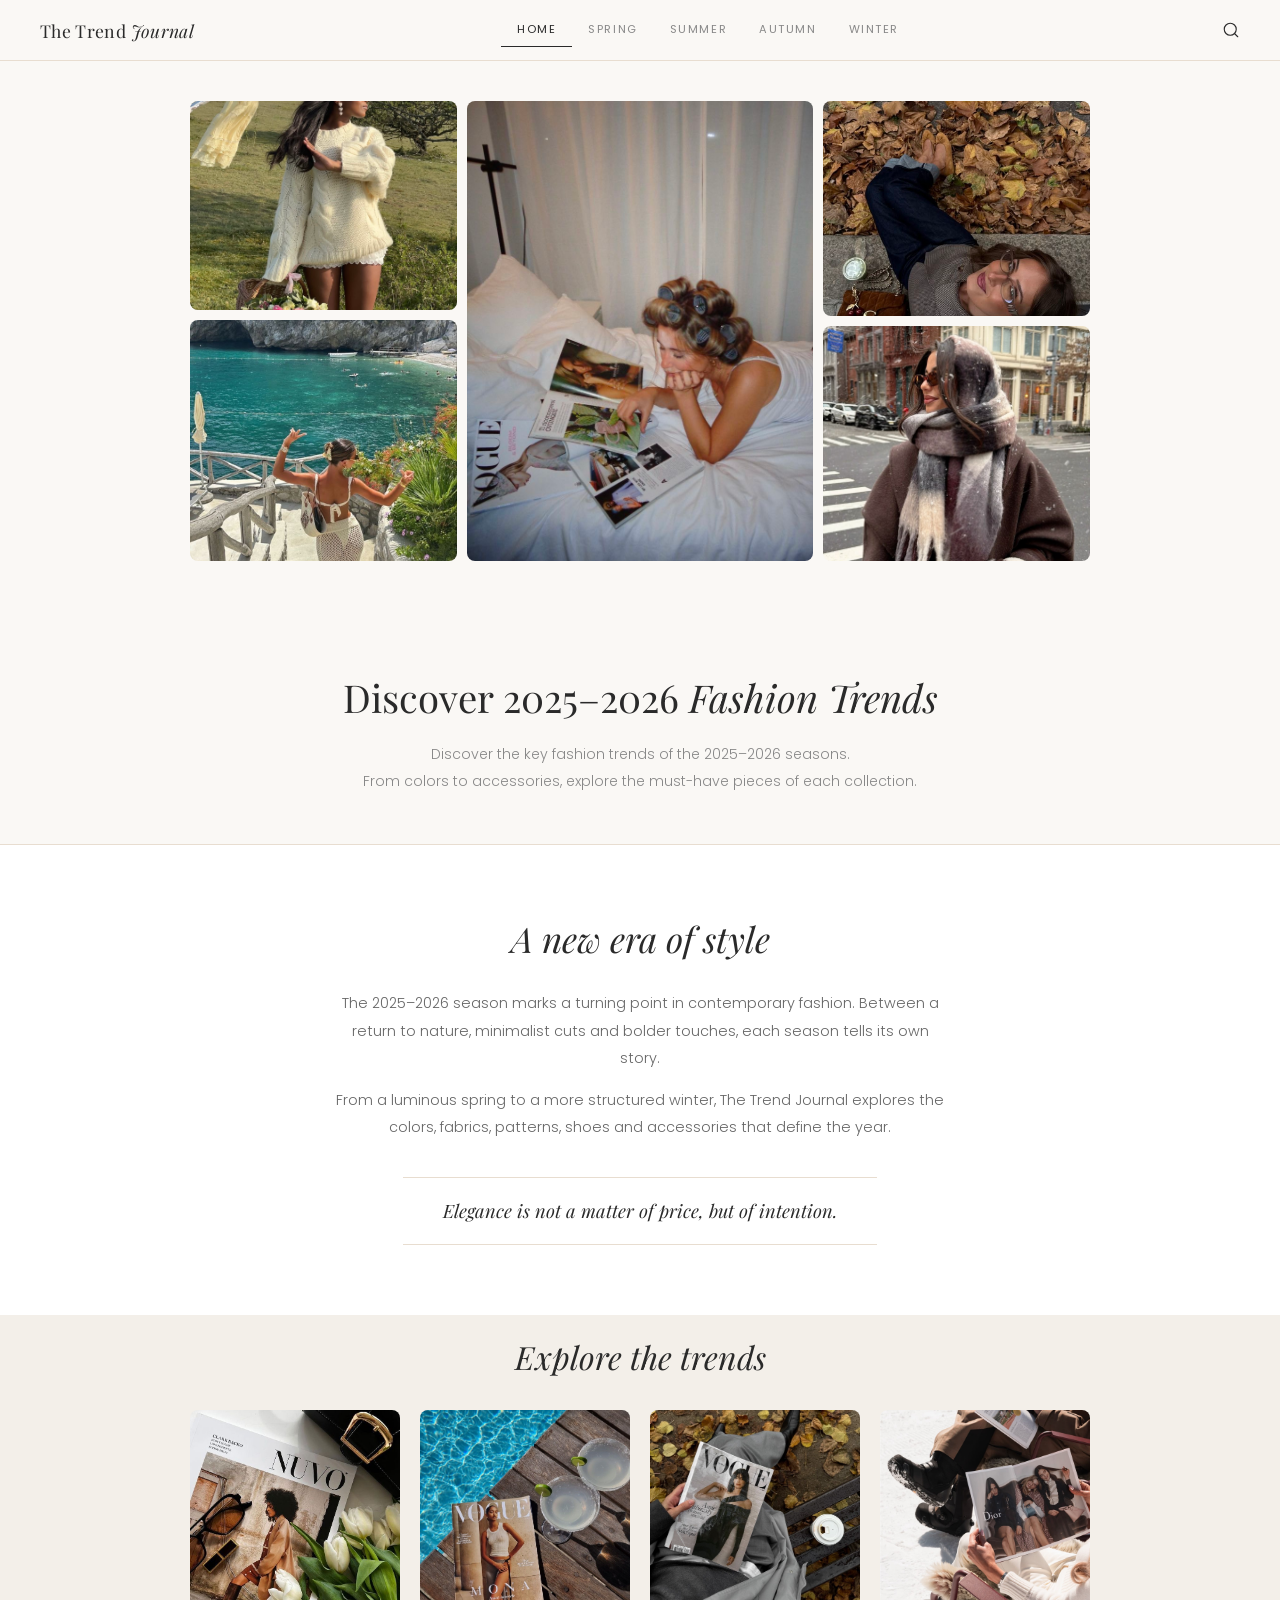
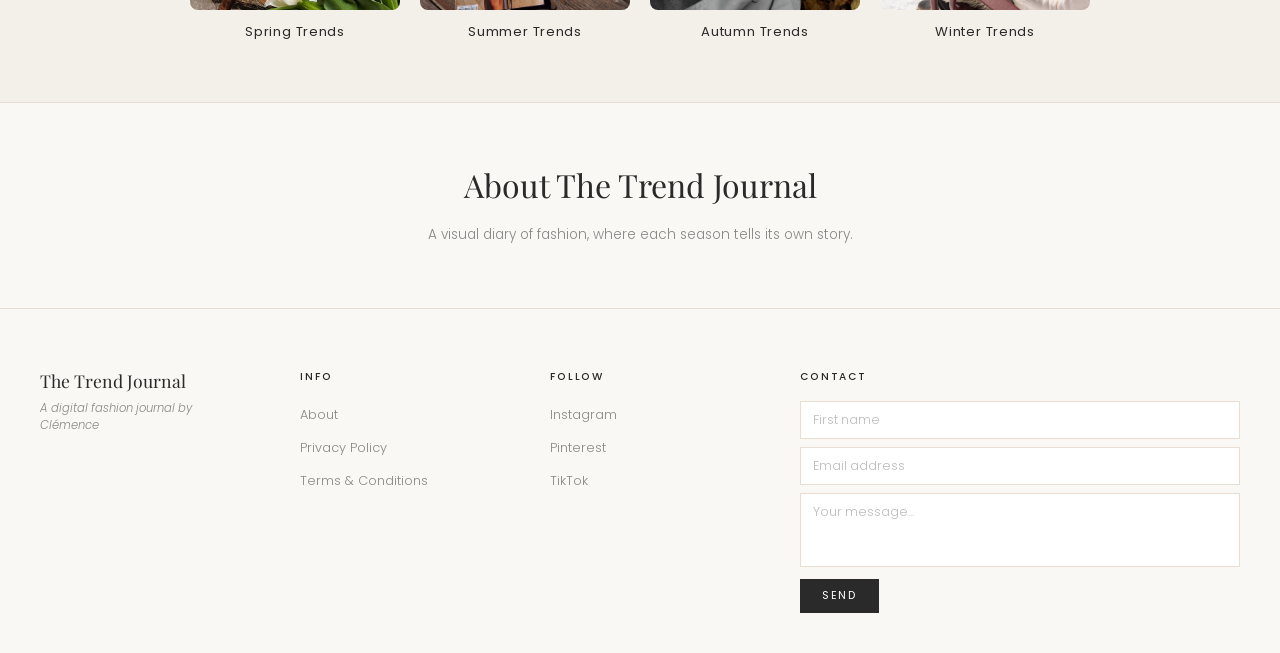
==== commit c628c7e4: "Add files via upload" ====
--- a/index.html
+++ b/index.html
@@ -1,4 +1,3 @@
-
 <!DOCTYPE html>
 <html lang="en">
 <head>
@@ -102,7 +101,7 @@
 
   </main>
 
-  <!-- ========== FOOTER COMMUN ========== -->
+  <!-- ========== FOOTER ========== -->
   <footer class="site-footer">
     <div class="site-footer-inner">
       <div class="footer-logo-col">
@@ -111,20 +110,9 @@
       </div>
       <div class="footer-cols">
         <div class="footer-col">
-          <p class="footer-col-title">Pages</p>
-          <ul>
-            <li><a href="index.html">Home</a></li>
-            <li><a href="autumn.html">Autumn</a></li>
-            <li><a href="winter.html">Winter</a></li>
-            <li><a href="spring.html">Spring</a></li>
-            <li><a href="summer.html">Summer</a></li>
-          </ul>
-        </div>
-        <div class="footer-col">
           <p class="footer-col-title">Info</p>
           <ul>
-            <li><a href="about.html">About</a></li>
-            <li><a href="#">Contact</a></li>
+            <li><a href="#">About</a></li>
             <li><a href="#">Privacy Policy</a></li>
             <li><a href="#">Terms &amp; Conditions</a></li>
           </ul>
@@ -132,17 +120,19 @@
         <div class="footer-col">
           <p class="footer-col-title">Follow</p>
           <ul>
-            <li><a href="#">Instagram</a></li>
-            <li><a href="#">Pinterest</a></li>
-            <li><a href="#">TikTok</a></li>
+            <li><a href="#" target="_blank">Instagram</a></li>
+            <li><a href="#" target="_blank">Pinterest</a></li>
+            <li><a href="#" target="_blank">TikTok</a></li>
           </ul>
         </div>
-        <div class="footer-col">
-          <p class="footer-col-title">Stay Inspired</p>
-          <div class="subscribe-row">
-            <input type="email" placeholder="Your email" class="subscribe-input" />
-            <button class="subscribe-btn">Subscribe</button>
-          </div>
+        <div class="footer-col footer-col--form">
+          <p class="footer-col-title">Contact</p>
+          <form class="footer-form" action="#" method="post">
+            <input type="text" name="firstname" placeholder="First name" required />
+            <input type="email" name="email" placeholder="Email address" required />
+            <textarea name="message" placeholder="Your message..." rows="3" required></textarea>
+            <button type="submit">Send</button>
+          </form>
         </div>
       </div>
     </div>
--- a/style.css
+++ b/style.css
@@ -1121,7 +1121,221 @@
 
 
 /* ============================================================
-   9. RESPONSIVE
+   9. CONTACT PAGE ONLY   (body.contact-page)
+   ============================================================ */
+
+.contact-page .contact-hero {
+  text-align: center;
+  padding: 80px 40px 60px;
+  background-color: var(--off-white);
+  border-bottom: 1px solid var(--beige);
+}
+
+.contact-page .contact-eyebrow {
+  font-family: var(--font-body);
+  font-size: 0.65rem;
+  font-weight: 400;
+  letter-spacing: 0.3em;
+  text-transform: uppercase;
+  color: var(--grey);
+  margin-bottom: 16px;
+}
+
+.contact-page .contact-title {
+  font-family: var(--font-display);
+  font-size: clamp(2.5rem, 6vw, 5rem);
+  font-weight: 400;
+  font-style: italic;
+  color: var(--dark);
+  margin-bottom: 20px;
+  line-height: 1;
+}
+
+.contact-page .contact-subtitle {
+  font-family: var(--font-body);
+  font-size: 0.9rem;
+  font-weight: 300;
+  color: var(--grey);
+  max-width: 480px;
+  margin: 0 auto;
+  line-height: 1.8;
+}
+
+.contact-page .contact-section {
+  padding: 80px 40px 100px;
+  max-width: 1200px;
+  margin: 0 auto;
+}
+
+.contact-page .contact-grid {
+  display: grid;
+  grid-template-columns: 260px 1fr;
+  gap: 80px;
+  align-items: start;
+}
+
+.contact-page .contact-info {
+  display: flex;
+  flex-direction: column;
+  gap: 36px;
+  padding-top: 8px;
+}
+
+.contact-page .contact-info-label {
+  font-family: var(--font-body);
+  font-size: 0.65rem;
+  font-weight: 500;
+  letter-spacing: 0.2em;
+  text-transform: uppercase;
+  color: var(--grey);
+  margin-bottom: 6px;
+}
+
+.contact-page .contact-info-value {
+  font-family: var(--font-display);
+  font-size: 1rem;
+  font-style: italic;
+  color: var(--dark);
+}
+
+/* Formulaire */
+.contact-page .contact-form {
+  display: flex;
+  flex-direction: column;
+  gap: 24px;
+}
+
+.contact-page .form-row {
+  display: grid;
+  grid-template-columns: 1fr 1fr;
+  gap: 20px;
+}
+
+.contact-page .form-group {
+  display: flex;
+  flex-direction: column;
+  gap: 8px;
+}
+
+.contact-page .form-group label {
+  font-family: var(--font-body);
+  font-size: 0.72rem;
+  font-weight: 400;
+  letter-spacing: 0.1em;
+  text-transform: uppercase;
+  color: var(--dark);
+}
+
+.contact-page .required {
+  color: var(--dark);
+  font-style: italic;
+}
+
+.contact-page .form-group input,
+.contact-page .form-group textarea {
+  font-family: var(--font-body);
+  font-size: 0.88rem;
+  font-weight: 300;
+  color: var(--dark);
+  background-color: var(--white);
+  border: 1px solid var(--beige);
+  padding: 14px 16px;
+  outline: none;
+  border-radius: 0;
+  transition: border-color 0.2s;
+  width: 100%;
+}
+
+.contact-page .form-group input::placeholder,
+.contact-page .form-group textarea::placeholder {
+  color: #bbb;
+}
+
+.contact-page .form-group input:focus,
+.contact-page .form-group textarea:focus {
+  border-color: var(--dark);
+}
+
+.contact-page .form-group textarea {
+  resize: vertical;
+  min-height: 160px;
+}
+
+.contact-page .form-btn {
+  align-self: flex-start;
+  padding: 14px 36px;
+  background-color: var(--dark);
+  color: #fff;
+  border: none;
+  font-family: var(--font-body);
+  font-size: 0.72rem;
+  font-weight: 400;
+  letter-spacing: 0.18em;
+  text-transform: uppercase;
+  cursor: pointer;
+  transition: opacity 0.2s;
+}
+
+.contact-page .form-btn:hover { opacity: 0.7; }
+
+
+/* ============================================================
+   FOOTER FORMULAIRE CONTACT
+   ============================================================ */
+
+.footer-cols {
+  grid-template-columns: 1fr 1fr 2fr;
+}
+
+.footer-form {
+  display: flex;
+  flex-direction: column;
+  gap: 8px;
+}
+
+.footer-form input,
+.footer-form textarea {
+  font-family: var(--font-body);
+  font-size: 0.78rem;
+  font-weight: 300;
+  color: var(--dark);
+  background-color: var(--white);
+  border: 1px solid var(--beige);
+  padding: 9px 12px;
+  outline: none;
+  width: 100%;
+  transition: border-color 0.2s;
+}
+
+.footer-form input::placeholder,
+.footer-form textarea::placeholder { color: #bbb; }
+
+.footer-form input:focus,
+.footer-form textarea:focus { border-color: var(--dark); }
+
+.footer-form textarea { resize: none; }
+
+.footer-form button[type="submit"] {
+  align-self: flex-start;
+  padding: 9px 22px;
+  background-color: var(--dark);
+  color: #fff;
+  border: none;
+  font-family: var(--font-body);
+  font-size: 0.68rem;
+  font-weight: 400;
+  letter-spacing: 0.16em;
+  text-transform: uppercase;
+  cursor: pointer;
+  transition: opacity 0.2s;
+  margin-top: 4px;
+}
+
+.footer-form button[type="submit"]:hover { opacity: 0.7; }
+
+
+/* ============================================================
+   10. RESPONSIVE
    ============================================================ */
 
 @media (max-width: 768px) {
@@ -1135,6 +1349,8 @@
   .site-footer { padding: 40px 20px; }
   .site-footer-inner { grid-template-columns: 1fr; gap: 30px; }
   .footer-cols { grid-template-columns: 1fr 1fr; gap: 24px; }
+  .footer-col--form { grid-column: 1 / -1; }
+  .footer-form button[type="submit"] { width: 100%; text-align: center; }
 
   /* HOME */
   .home-page .section-moodboard { padding: 24px 16px 30px; }
@@ -1188,4 +1404,11 @@
   .summer-page .tg-img          { aspect-ratio: 4/3; }
   .summer-page .palette-main .palette-swatch      { height: 90px; }
   .summer-page .palette-secondary .palette-swatch { height: 60px; }
+
+  /* CONTACT */
+  .contact-page .contact-hero    { padding: 50px 20px 40px; }
+  .contact-page .contact-section { padding: 40px 20px 60px; }
+  .contact-page .contact-grid    { grid-template-columns: 1fr; gap: 40px; }
+  .contact-page .form-row        { grid-template-columns: 1fr; }
+  .contact-page .form-btn        { width: 100%; text-align: center; }
 }
